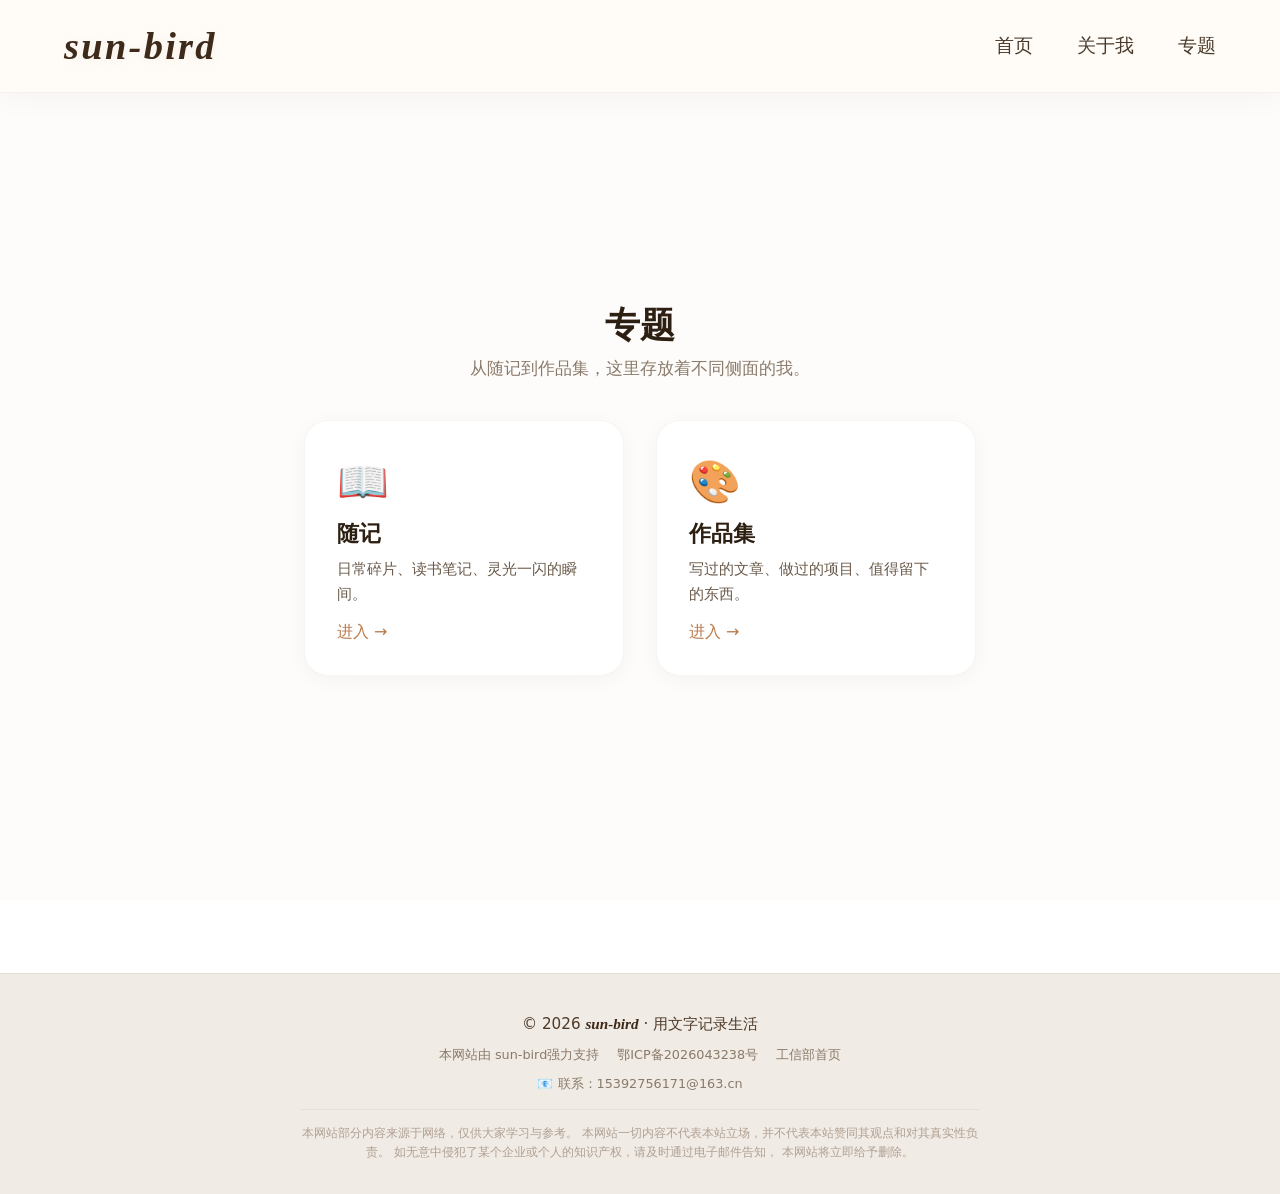
==== my-blog/topics.html @ 8cddebae "sun-bird_code" ====
<!DOCTYPE html>
<html lang="zh-CN">
<head>
    <meta charset="UTF-8" />
    <meta name="viewport" content="width=device-width, initial-scale=1.0" />
    <title>sun-bird · 专题</title>
    <link rel="stylesheet" href="css/style.css" />
</head>
<body>

    <nav class="navbar">
        <a href="index.html" class="brand">sun-bird</a>
        <ul class="nav-links">
            <li><a href="index.html">首页</a></li>
            <li><a href="about.html">关于我</a></li>
            <li><a href="topics.html">专题</a></li>
        </ul>
    </nav>

    <main class="page page-topics">
        <div class="topics-content">
            <h1 class="section-title">专题</h1>
            <p class="section-desc">从随记到作品集，这里存放着不同侧面的我。</p>
            <div class="card-grid">
                <a href="notes.html" class="card">
                    <span class="icon">📖</span>
                    <h3>随记</h3>
                    <p>日常碎片、读书笔记、灵光一闪的瞬间。</p>
                    <span class="arrow">进入 →</span>
                </a>
                <a href="works.html" class="card">
                    <span class="icon">🎨</span>
                    <h3>作品集</h3>
                    <p>写过的文章、做过的项目、值得留下的东西。</p>
                    <span class="arrow">进入 →</span>
                </a>
            </div>
        </div>
    </main>
	
	<!-- ====== 页脚 ====== -->
	<footer class="site-footer">
	    <div class="footer-inner">
	        <div class="footer-copy">
	            © 2026 <span class="brand-foot">sun-bird</span> · 用文字记录生活
	        </div>
	        <div class="footer-meta">
	            <span>本网站由 <a href="#" target="_blank">sun-bird</a>强力支持</span>
	            <span>鄂ICP备2026043238号</span>
				<a href="https://wap.miit.gov.cn/">工信部首页</a>
	        </div>
	        <div class="footer-meta">
	            <span>📧 联系：<a href="mailto:sara@poetize.cn">15392756171@163.cn</a></span>
	        </div>
	        <div class="footer-disclaimer">
	            本网站部分内容来源于网络，仅供大家学习与参考。
	            本网站一切内容不代表本站立场，并不代表本站赞同其观点和对其真实性负责。
	            如无意中侵犯了某个企业或个人的知识产权，请及时通过电子邮件告知，
	            本网站将立即给予删除。
	        </div>
	    </div>
	</footer>
	
    <script src="js/main.js"></script>
</body>
</html>
---- my-blog/css/style.css ----
/* ========== 全局重置 ========== */
* {
    margin: 0;
    padding: 0;
    box-sizing: border-box;
}

/* ======================================================
   1. 页面背景（自定义图片）
   ====================================================== */
body {
    font-family: system-ui, -apple-system, 'Segoe UI', Roboto, sans-serif;
    color: #2d1f12;
    min-height: 100vh;

    /* ---------- 自定义背景图 ---------- */
    background-image: url(''); /* 替换成你的图片链接 */
    background-size: cover;           /* 铺满全屏 */
    background-position: center;      /* 居中显示 */
    background-attachment: fixed;     /* 固定背景（滚动时图片不动，更有沉浸感） */

    /* 为了让文字更清晰，叠加一层半透明遮罩 */
    position: relative;
}

/* 遮罩层：让背景变暗/柔化，突出前景文字 */
body::before {
    content: '';
    position: fixed;                 /* 固定定位，覆盖整个视口 */
    top: 0;
    left: 0;
    width: 100%;
    height: 100%;
    background: rgba(248, 245, 240, 0.35);  /* 降低透明度，让背景图透出来 */ /* 暖白半透明，可调整透明度 */
    z-index: 0;                      /* 放在最底层，但不遮挡内容 */
    pointer-events: none;            /* 让鼠标穿透，不影响点击 */
}

/* 所有内容放在层级之上 */
body > * {
    position: relative;
    z-index: 1;
}

/* ======================================================
   2. 顶部导航栏（加大版）
   ====================================================== */
.navbar {
    display: flex;
    align-items: center;
    justify-content: space-between;

    /* 加大内边距：上下 24px，左右 64px（原来 16px 48px） */
    padding: 24px 64px;

    background: rgba(255, 252, 248, 0.78);
    backdrop-filter: blur(16px);      /* 毛玻璃效果加强 */
    border-bottom: 1px solid rgba(200, 180, 160, 0.15);
    position: sticky;
    top: 0;
    z-index: 100;

    /* 增加一点底部阴影，让它更立体 */
    box-shadow: 0 4px 30px rgba(0, 0, 0, 0.04);
}

/* 品牌 Logo — 字体加大，更有冲击力 */
.brand {
    font-family: 'Georgia', 'Times New Roman', serif;
    font-style: italic;
    font-weight: 700;
    font-size: 2.4rem;               /* 从 1.8rem 加大到 2.4rem */
    color: #3d2a1a;
    letter-spacing: 0.06em;
    text-shadow: 0 2px 12px rgba(180, 130, 70, 0.12);
    text-decoration: none;
    cursor: default;
    transform-origin: center bottom;
    transition: transform 0.3s ease;
}

.brand:hover {
    animation: birdFly 0.6s cubic-bezier(0.34, 1.56, 0.64, 1) 3;
}

@keyframes birdFly {
    0%   { transform: translateY(0) rotate(0deg) scale(1); }
    25%  { transform: translateY(-12px) rotate(4deg) scale(1.04); }
    50%  { transform: translateY(-2px) rotate(-2deg) scale(0.97); }
    75%  { transform: translateY(-8px) rotate(3deg) scale(1.02); }
    100% { transform: translateY(0) rotate(0deg) scale(1); }
}

/* 导航菜单 */
.nav-links {
    display: flex;
    gap: 44px;                       /* 从 32px 加大到 44px，更舒展 */
    list-style: none;
}

.nav-links a {
    color: #4a3a2a;
    text-decoration: none;
    font-size: 1.2rem;               /* 从 1rem 加大到 1.2rem */
    font-weight: 450;
    padding: 8px 0;                  /* 增加点击区域 */
    border-bottom: 3px solid transparent;
    transition: all 0.3s ease;
}

.nav-links a:hover {
    color: #b87a4b;
    border-bottom-color: #b87a4b;
}

.nav-links a.active {
    color: #b87a4b;
    border-bottom-color: #b87a4b;
    font-weight: 600;
}

/* ======================================================
   3. 页面主容器（稍微加大间距）
   ====================================================== */
.page {
    max-width: 1100px;
    margin: 0 auto;
    padding: 72px 48px 100px;        /* 上下左右都加了一点 */
    min-height: calc(100vh - 96px);
}

/* ======================================================
   4. 首页：居中欢迎（文字加一点深度）
   ====================================================== */
.page-home {
    display: flex;
    flex-direction: column;
    justify-content: center;
    align-items: center;
    text-align: center;
    min-height: calc(100vh - 96px);
}

.page-home h1 {
    font-size: 4.2rem;
    font-weight: 600;
    color: #2d1f12;
    letter-spacing: -0.02em;
    margin-bottom: 16px;
    text-shadow: 0 4px 20px rgba(255, 255, 255, 0.3); /* 在图片上更清晰 */
}

.page-home .sub {
    font-size: 1.4rem;
    color: #5a4a3a;
    max-width: 520px;
    line-height: 1.6;
    text-shadow: 0 2px 12px rgba(255, 255, 255, 0.2);
}

/* ======================================================
   5. 关于我 / 卡片 / 列表（保留原来样式，微调圆角）
   ====================================================== */
.about-grid {
    display: grid;
    grid-template-columns: 1fr 2fr;
    gap: 48px;
    margin-top: 32px;
}

.about-avatar {
    width: 100%;
    aspect-ratio: 1 / 1;
    background: rgba(232, 221, 208, 0.7);
    backdrop-filter: blur(4px);
    border-radius: 28px;
    display: flex;
    align-items: center;
    justify-content: center;
    font-size: 6rem;
    color: #8a7a6a;
    border: 1px solid rgba(255, 255, 255, 0.2);
}

.about-text h2 {
    font-size: 2rem;
    margin-bottom: 16px;
}

.about-text p {
    color: #3d2d1d;
    line-height: 1.8;
    margin-bottom: 16px;
    font-size: 1.05rem;
}

/* 专题卡片 */
.section-title {
    font-size: 2.4rem;
    font-weight: 600;
    margin-bottom: 8px;
}

.section-desc {
    color: #5a4a3a;
    margin-bottom: 40px;
    font-size: 1.1rem;
}

.card-grid {
    display: grid;
    grid-template-columns: 1fr 1fr;
    gap: 32px;
}

.card {
    background: rgba(255, 255, 255, 0.85);
    backdrop-filter: blur(8px);
    border-radius: 28px;
    padding: 36px 32px 32px;
    box-shadow: 0 4px 24px rgba(0, 0, 0, 0.04);
    border: 1px solid rgba(255, 255, 255, 0.4);
    transition: transform 0.25s, box-shadow 0.25s;
    text-decoration: none;
    color: inherit;
    display: block;
}

.card:hover {
    transform: translateY(-8px);
    box-shadow: 0 16px 48px rgba(0, 0, 0, 0.08);
    background: rgba(255, 255, 255, 0.95);
}

.card .icon {
    font-size: 2.8rem;
    margin-bottom: 12px;
    display: block;
}

.card h3 {
    font-size: 1.5rem;
    margin-bottom: 8px;
}

.card p {
    color: #5a4a3a;
    font-size: 0.95rem;
    line-height: 1.6;
}

.card .arrow {
    display: inline-block;
    margin-top: 16px;
    color: #b87a4b;
    font-weight: 500;
}

/* 列表页（随记/作品集） */
.post-list {
    margin-top: 32px;
    display: flex;
    flex-direction: column;
    gap: 20px;
}

.post-item {
    background: rgba(255, 255, 255, 0.80);
    backdrop-filter: blur(4px);
    border-radius: 18px;
    padding: 24px 28px;
    border: 1px solid rgba(255, 255, 255, 0.3);
    transition: border-color 0.25s, box-shadow 0.25s;
}

.post-item:hover {
    border-color: #d5c4b0;
    box-shadow: 0 4px 20px rgba(0, 0, 0, 0.04);
    background: rgba(255, 255, 255, 0.95);
}

.post-item h4 {
    font-size: 1.2rem;
    margin-bottom: 4px;
}

.post-item .meta {
    font-size: 0.85rem;
    color: #8a7a6a;
}

.post-item p {
    color: #4a3a2a;
    margin-top: 8px;
    line-height: 1.6;
}

/* 返回链接 */
.back-link {
    display: inline-block;
    margin-bottom: 24px;
    color: #5a4a3a;
    text-decoration: none;
    font-size: 0.95rem;
    transition: color 0.2s;
}

.back-link:hover {
    color: #b87a4b;
}

/* ======================================================
   6. 响应式
   ====================================================== */
@media (max-width: 768px) {
    .navbar {
        flex-direction: column;
        gap: 16px;
        padding: 18px 24px;
    }
    .brand {
        font-size: 2rem;
    }
    .nav-links {
        gap: 24px;
        flex-wrap: wrap;
        justify-content: center;
    }
    .nav-links a {
        font-size: 1rem;
    }
    .page-home h1 {
        font-size: 2.8rem;
    }
    .card-grid {
        grid-template-columns: 1fr;
    }
    .about-grid {
        grid-template-columns: 1fr;
        gap: 24px;
    }
    .about-avatar {
        max-width: 160px;
        margin: 0 auto;
    }
    .page {
        padding: 40px 20px 60px;
    }
}
/* ========== 关于我 · 完全居中 ========== */
.page-about {
    display: flex;
    justify-content: center;
    align-items: center;
    min-height: calc(100vh - 80px);  /* 减去导航栏高度 */
    text-align: center;
}

.page-about .about-grid {
    display: flex;
    flex-direction: column;
    align-items: center;
    gap: 32px;
    width: 100%;
    max-width: 640px;
}

.page-about .about-avatar {
    width: 120px;
    height: 120px;
    border-radius: 50%;
    background: linear-gradient(135deg, #e8ddd0, #d5c4b0);
    display: flex;
    align-items: center;
    justify-content: center;
    font-size: 4rem;
    color: #8a7a6a;
    margin: 0 auto;
}

.page-about .about-text {
    max-width: 600px;
}

.page-about .about-text h2 {
    font-size: 2rem;
    margin-bottom: 16px;
}

.page-about .about-text p {
    color: #5a4a3a;
    line-height: 1.8;
    margin-bottom: 16px;
    font-size: 1.05rem;
}

/* ========== 专题 · 完全居中 ========== */
.page-topics {
    display: flex;
    justify-content: center;
    align-items: center;
    min-height: calc(100vh - 80px);
    text-align: center;
}

.page-topics .topics-content {
    width: 100%;
    max-width: 800px;
}

.page-topics .section-title {
    font-size: 2.2rem;
    font-weight: 600;
    margin-bottom: 8px;
}

.page-topics .section-desc {
    color: #8a7a6a;
    margin-bottom: 40px;
    font-size: 1.05rem;
}

.page-topics .card-grid {
    display: flex;
    justify-content: center;
    flex-wrap: wrap;
    gap: 32px;
}

.page-topics .card {
    max-width: 320px;
    flex: 1 1 260px;
    background: #ffffff;
    border-radius: 24px;
    padding: 36px 32px 32px;
    box-shadow: 0 4px 20px rgba(0, 0, 0, 0.04);
    border: 1px solid rgba(200, 180, 160, 0.15);
    transition: transform 0.25s, box-shadow 0.25s;
    text-decoration: none;
    color: inherit;
    text-align: left;
}

.page-topics .card:hover {
    transform: translateY(-6px);
    box-shadow: 0 12px 40px rgba(0, 0, 0, 0.06);
}

.page-topics .card .icon {
    font-size: 2.6rem;
    margin-bottom: 12px;
    display: block;
}

.page-topics .card h3 {
    font-size: 1.4rem;
    margin-bottom: 8px;
}

.page-topics .card p {
    color: #6a5a4a;
    font-size: 0.95rem;
    line-height: 1.6;
}

.page-topics .card .arrow {
    display: inline-block;
    margin-top: 16px;
    color: #b87a4b;
    font-weight: 500;
}
/* ========== 页脚 ========== */
.site-footer {
    background: #f0ebe4;
    border-top: 1px solid rgba(200, 180, 160, 0.25);
    padding: 40px 48px 32px;
    margin-top: 60px;
}

.footer-inner {
    max-width: 1100px;
    margin: 0 auto;
    display: flex;
    flex-direction: column;
    align-items: center;
    text-align: center;
    gap: 12px;
}

.footer-copy {
    font-size: 0.95rem;
    color: #4d3a2a;
    font-weight: 450;
}

.footer-copy .brand-foot {
    font-family: 'Georgia', 'Times New Roman', serif;
    font-style: italic;
    font-weight: 700;
    color: #3d2a1a;
}

.footer-meta {
    font-size: 0.8rem;
    color: #8a7a6a;
    display: flex;
    flex-wrap: wrap;
    justify-content: center;
    gap: 6px 18px;
}

.footer-meta a {
    color: #8a7a6a;
    text-decoration: none;
    transition: color 0.2s;
}

.footer-meta a:hover {
    color: #b87a4b;
    text-decoration: underline;
}

.footer-disclaimer {
    font-size: 0.75rem;
    color: #b0a094;
    max-width: 680px;
    line-height: 1.6;
    margin-top: 4px;
    border-top: 1px solid rgba(200, 180, 160, 0.2);
    padding-top: 14px;
}

/* 保证页脚在内容少时也能贴在底部 */
body {
    display: flex;
    flex-direction: column;
    min-height: 100vh;
}

.site-footer
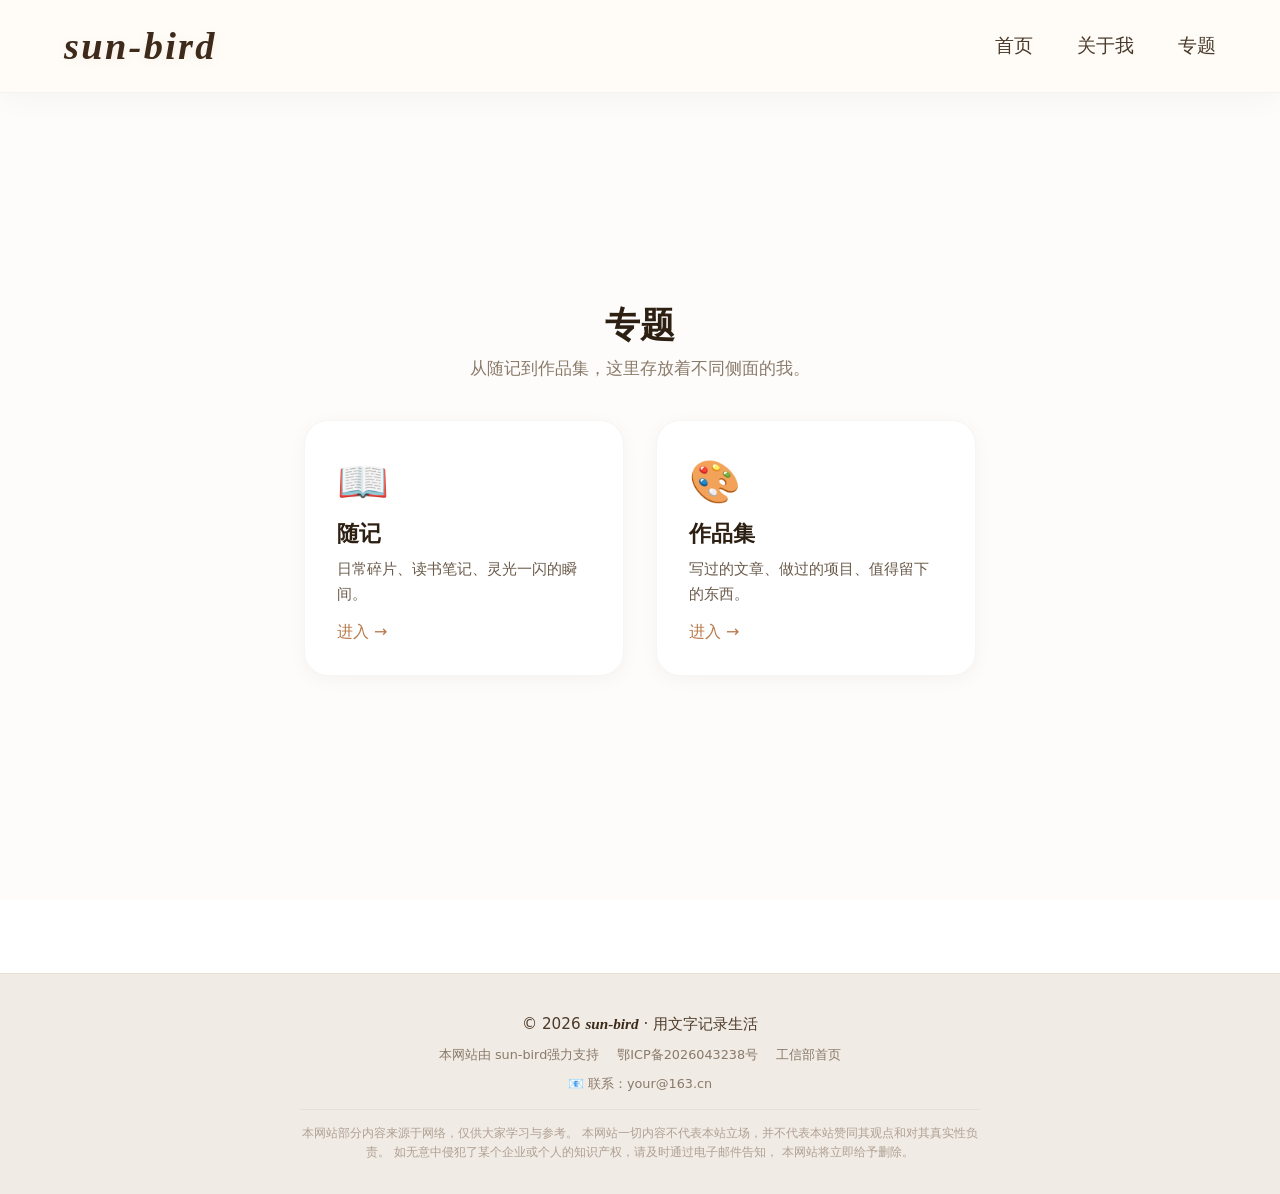
==== commit a3815aad: "Update topics.html" ====
--- a/my-blog/topics.html
+++ b/my-blog/topics.html
@@ -1,22 +1,22 @@
-<!DOCTYPE html>
-<html lang="zh-CN">
-<head>
-    <meta charset="UTF-8" />
-    <meta name="viewport" content="width=device-width, initial-scale=1.0" />
-    <title>sun-bird · 专题</title>
-    <link rel="stylesheet" href="css/style.css" />
-</head>
-<body>
-
-    <nav class="navbar">
-        <a href="index.html" class="brand">sun-bird</a>
-        <ul class="nav-links">
-            <li><a href="index.html">首页</a></li>
-            <li><a href="about.html">关于我</a></li>
-            <li><a href="topics.html">专题</a></li>
-        </ul>
-    </nav>
-
+<!DOCTYPE html>
+<html lang="zh-CN">
+<head>
+    <meta charset="UTF-8" />
+    <meta name="viewport" content="width=device-width, initial-scale=1.0" />
+    <title>sun-bird · 专题</title>
+    <link rel="stylesheet" href="css/style.css" />
+</head>
+<body>
+
+    <nav class="navbar">
+        <a href="index.html" class="brand">sun-bird</a>
+        <ul class="nav-links">
+            <li><a href="index.html">首页</a></li>
+            <li><a href="about.html">关于我</a></li>
+            <li><a href="topics.html">专题</a></li>
+        </ul>
+    </nav>
+
     <main class="page page-topics">
         <div class="topics-content">
             <h1 class="section-title">专题</h1>
@@ -50,7 +50,7 @@
 				<a href="https://wap.miit.gov.cn/">工信部首页</a>
 	        </div>
 	        <div class="footer-meta">
-	            <span>📧 联系：<a href="mailto:sara@poetize.cn">15392756171@163.cn</a></span>
+	            <span>📧 联系：<a href="mailto:sara@poetize.cn">your@163.cn</a></span>
 	        </div>
 	        <div class="footer-disclaimer">
 	            本网站部分内容来源于网络，仅供大家学习与参考。
@@ -60,7 +60,7 @@
 	        </div>
 	    </div>
 	</footer>
-	
-    <script src="js/main.js"></script>
-</body>
-</html>+	
+    <script src="js/main.js"></script>
+</body>
+</html>
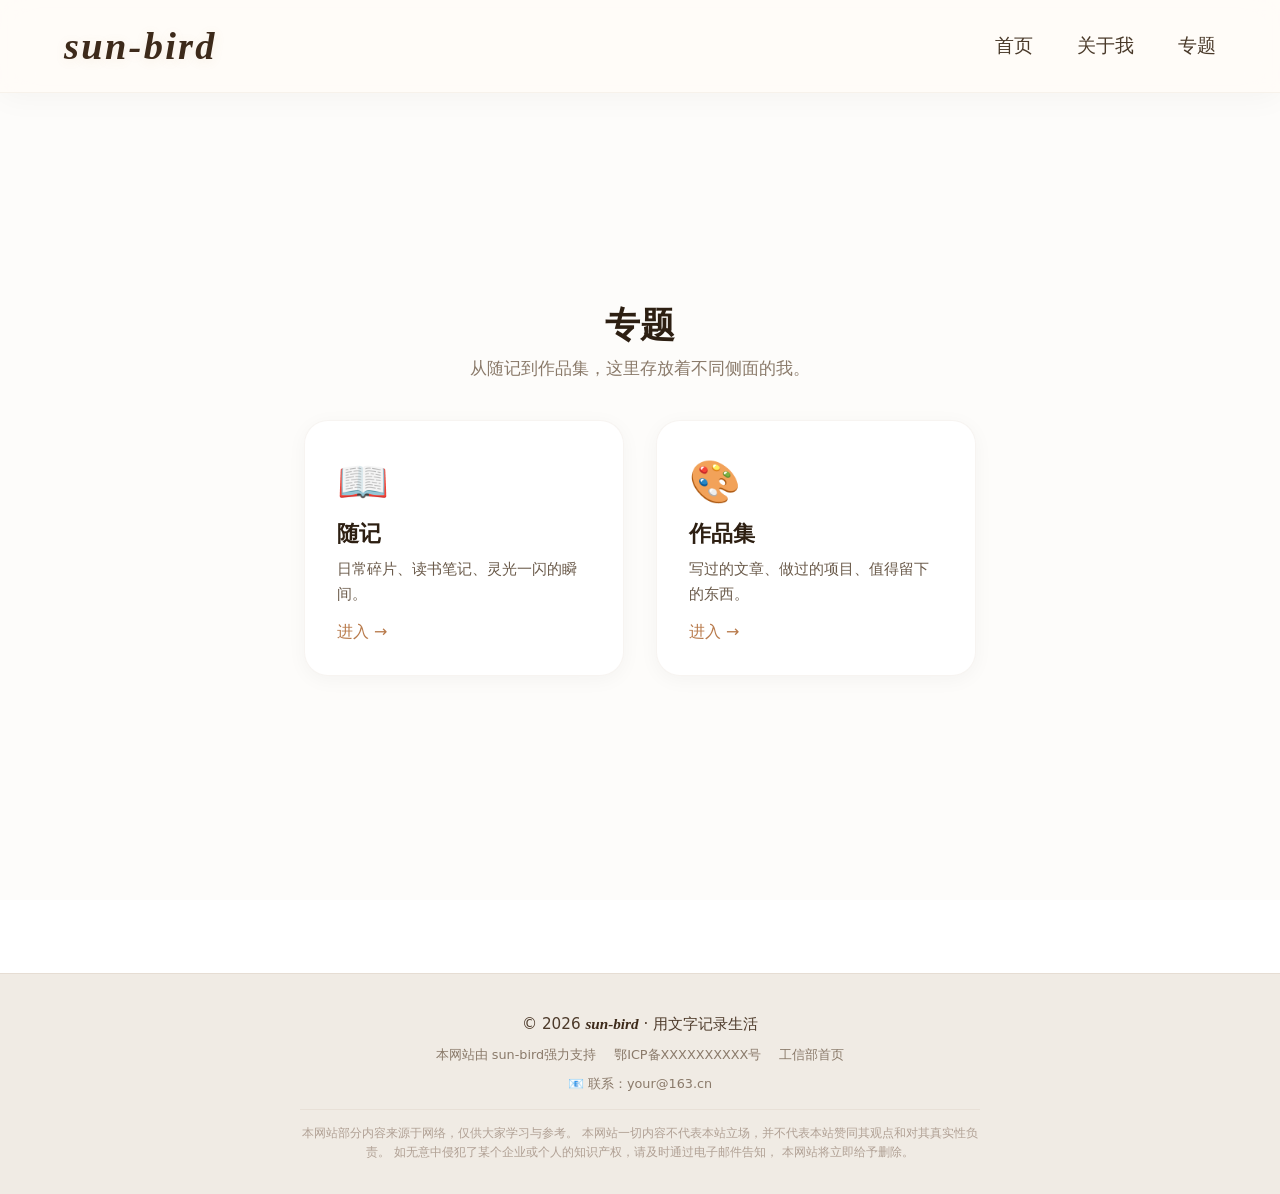
==== commit ed1fa7d6: "Fix HTML encoding issues in topics.html" ====
--- a/my-blog/topics.html
+++ b/my-blog/topics.html
@@ -46,7 +46,7 @@
 	        </div>
 	        <div class="footer-meta">
 	            <span>本网站由 <a href="#" target="_blank">sun-bird</a>强力支持</span>
-	            <span>鄂ICP备2026043238号</span>
+	            <span>鄂ICP备XXXXXXXXXX号</span>
 				<a href="https://wap.miit.gov.cn/">工信部首页</a>
 	        </div>
 	        <div class="footer-meta">
